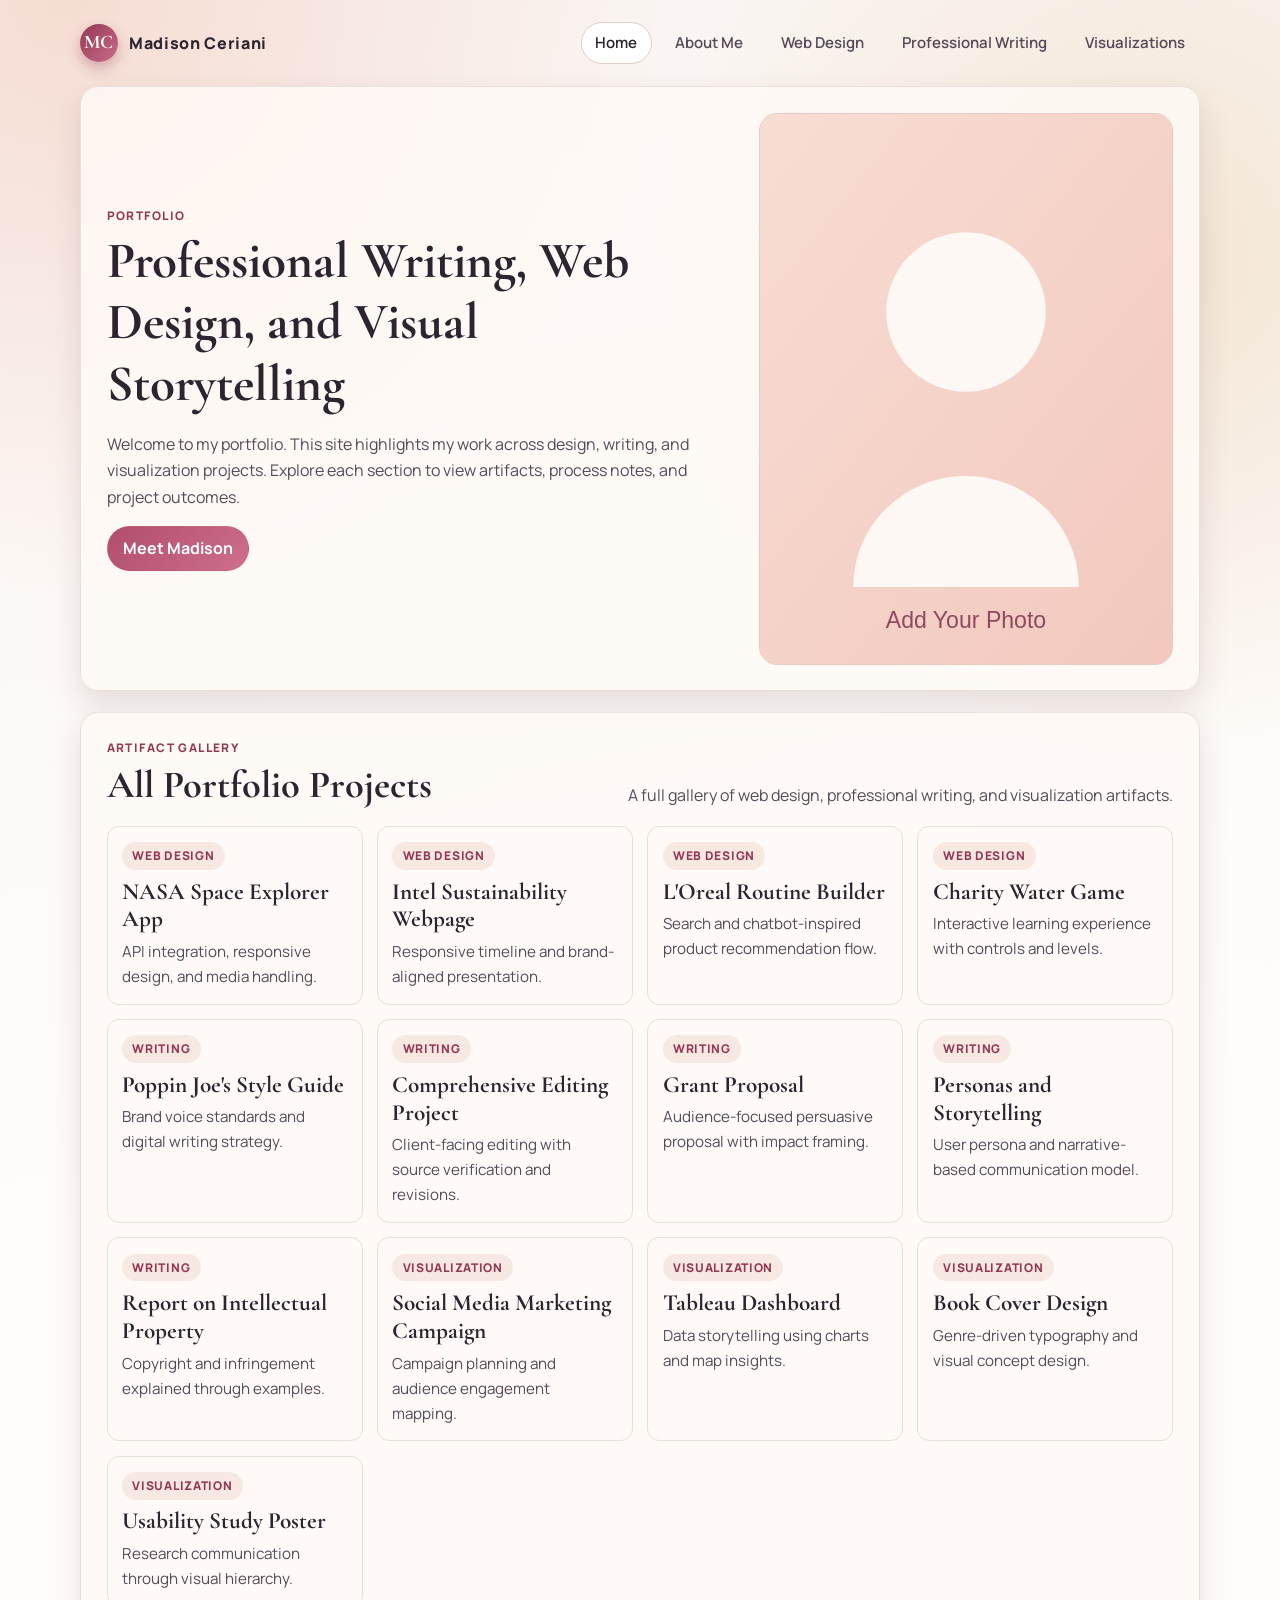
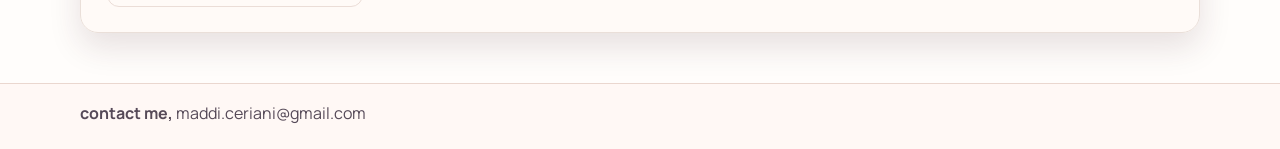
==== index.html @ b0f2a36a "done" ====
<!DOCTYPE html>
<html lang="en">
<head>
  <meta charset="UTF-8">
  <meta name="viewport" content="width=device-width, initial-scale=1.0">
  <title>Madison Ceriani Portfolio | Home</title>
  <link rel="preconnect" href="https://fonts.googleapis.com">
  <link rel="preconnect" href="https://fonts.gstatic.com" crossorigin>
  <link href="https://fonts.googleapis.com/css2?family=Cormorant+Garamond:wght@500;600;700&family=Manrope:wght@400;500;600;700;800&display=swap" rel="stylesheet">
  <link rel="stylesheet" href="assets/css/styles.css">
</head>
<body>
  <div class="page-shell">
    <header class="site-header content-wrap">
      <a class="brand" href="index.html" aria-label="Madison Ceriani portfolio home">
        <span class="brand-mark">MC</span>
        Madison Ceriani
      </a>
      <nav class="nav-links" aria-label="Primary navigation">
        <a class="active" href="index.html">Home</a>
        <a href="about.html">About Me</a>
        <a href="web-design.html">Web Design</a>
        <a href="writing.html">Professional Writing</a>
        <a href="visualizations.html">Visualizations</a>
      </nav>
    </header>

    <main class="content-wrap">
      <section class="hero-panel hero">
        <div>
          <div class="eyebrow">Portfolio</div>
          <h1>Professional Writing, Web Design, and Visual Storytelling</h1>
          <p class="lead">Welcome to my portfolio. This site highlights my work across design, writing, and visualization projects. Explore each section to view artifacts, process notes, and project outcomes.</p>
          <a class="hero-cta" href="about.html">Meet Madison</a>
        </div>
        <div class="photo-frame">
          <img src="assets/img/profile-photo-placeholder.svg" alt="Placeholder for Madison Ceriani profile photo">
        </div>
      </section>

      <section class="section-panel">
        <div class="section-head">
          <div>
            <div class="eyebrow">Artifact Gallery</div>
            <h2>All Portfolio Projects</h2>
          </div>
          <p class="section-copy">A full gallery of web design, professional writing, and visualization artifacts.</p>
        </div>

        <div class="gallery-grid">
          <article class="gallery-item"><div class="tag">Web Design</div><h3>NASA Space Explorer App</h3><p>API integration, responsive design, and media handling.</p></article>
          <article class="gallery-item"><div class="tag">Web Design</div><h3>Intel Sustainability Webpage</h3><p>Responsive timeline and brand-aligned presentation.</p></article>
          <article class="gallery-item"><div class="tag">Web Design</div><h3>L'Oreal Routine Builder</h3><p>Search and chatbot-inspired product recommendation flow.</p></article>
          <article class="gallery-item"><div class="tag">Web Design</div><h3>Charity Water Game</h3><p>Interactive learning experience with controls and levels.</p></article>

          <article class="gallery-item"><div class="tag">Writing</div><h3>Poppin Joe's Style Guide</h3><p>Brand voice standards and digital writing strategy.</p></article>
          <article class="gallery-item"><div class="tag">Writing</div><h3>Comprehensive Editing Project</h3><p>Client-facing editing with source verification and revisions.</p></article>
          <article class="gallery-item"><div class="tag">Writing</div><h3>Grant Proposal</h3><p>Audience-focused persuasive proposal with impact framing.</p></article>
          <article class="gallery-item"><div class="tag">Writing</div><h3>Personas and Storytelling</h3><p>User persona and narrative-based communication model.</p></article>
          <article class="gallery-item"><div class="tag">Writing</div><h3>Report on Intellectual Property</h3><p>Copyright and infringement explained through examples.</p></article>

          <article class="gallery-item"><div class="tag">Visualization</div><h3>Social Media Marketing Campaign</h3><p>Campaign planning and audience engagement mapping.</p></article>
          <article class="gallery-item"><div class="tag">Visualization</div><h3>Tableau Dashboard</h3><p>Data storytelling using charts and map insights.</p></article>
          <article class="gallery-item"><div class="tag">Visualization</div><h3>Book Cover Design</h3><p>Genre-driven typography and visual concept design.</p></article>
          <article class="gallery-item"><div class="tag">Visualization</div><h3>Usability Study Poster</h3><p>Research communication through visual hierarchy.</p></article>
        </div>
      </section>
    </main>

    <footer class="site-footer">
      <div class="footer-panel content-wrap">
        <p><strong>contact me,</strong> maddi.ceriani@gmail.com</p>
      </div>
    </footer>
  </div>
</body>
</html>
---- assets/css/styles.css ----
:root {
	--bg: #f9f4f1;
	--bg-alt: #f2e5df;
	--panel: #fffaf7;
	--ink: #2d2430;
	--ink-soft: #564a58;
	--line: #decfc8;
	--accent: #b14d6d;
	--accent-dark: #933955;
	--highlight: #f3c6b7;
	--shadow: 0 14px 32px rgba(66, 28, 47, 0.13);
	--radius-lg: 18px;
	--radius-md: 12px;
	--radius-sm: 8px;
}

* {
	box-sizing: border-box;
}

html,
body {
	margin: 0;
	padding: 0;
}

body {
	font-family: "Manrope", sans-serif;
	color: var(--ink);
	background:
		radial-gradient(circle at 5% 0%, #f6ddd3 0%, transparent 28%),
		radial-gradient(circle at 90% 15%, #f4e5d4 0%, transparent 26%),
		linear-gradient(170deg, var(--bg) 0%, #fffdfb 65%);
	min-height: 100vh;
	line-height: 1.65;
}

a {
	color: var(--accent-dark);
}

a:hover {
	color: var(--accent);
}

.page-shell {
	min-height: 100vh;
	display: flex;
	flex-direction: column;
}

.content-wrap {
	width: min(1120px, 92%);
	margin: 0 auto;
}

.site-header {
	display: flex;
	align-items: center;
	justify-content: space-between;
	gap: 1rem;
	padding: 1.35rem 0;
}

.brand {
	display: inline-flex;
	align-items: center;
	gap: 0.7rem;
	text-decoration: none;
	color: var(--ink);
	font-weight: 800;
	letter-spacing: 0.04em;
}

.brand-mark {
	display: grid;
	place-items: center;
	width: 38px;
	height: 38px;
	border-radius: 50%;
	font-family: "Cormorant Garamond", serif;
	font-size: 1.2rem;
	font-weight: 700;
	color: #fff;
	background: linear-gradient(135deg, var(--accent-dark), #c96b88);
	box-shadow: 0 6px 14px rgba(147, 57, 85, 0.35);
}

.nav-links {
	display: flex;
	gap: 0.55rem;
	flex-wrap: wrap;
	justify-content: flex-end;
}

.nav-links a {
	text-decoration: none;
	color: var(--ink-soft);
	font-weight: 600;
	font-size: 0.94rem;
	padding: 0.5rem 0.85rem;
	border-radius: 999px;
	border: 1px solid transparent;
	transition: all 0.2s ease;
}

.nav-links a:hover,
.nav-links .active {
	color: var(--ink);
	border-color: var(--line);
	background: #fff;
}

main {
	flex: 1;
	padding-bottom: 2.1rem;
}

.hero-panel,
.section-panel {
	background: rgba(255, 250, 247, 0.82);
	border: 1px solid #eadfd9;
	border-radius: var(--radius-lg);
	box-shadow: var(--shadow);
	padding: clamp(1.2rem, 2vw, 2rem);
}

.hero {
	display: grid;
	grid-template-columns: 1.2fr 0.8fr;
	align-items: center;
	gap: 2rem;
}

.eyebrow {
	text-transform: uppercase;
	letter-spacing: 0.12em;
	font-size: 0.74rem;
	color: var(--accent-dark);
	font-weight: 800;
}

h1,
h2,
h3 {
	margin: 0;
	line-height: 1.2;
	font-family: "Cormorant Garamond", serif;
}

h1 {
	margin-top: 0.3rem;
	font-size: clamp(2rem, 4.5vw, 3.2rem);
}

h2 {
	margin-top: 0.25rem;
	font-size: clamp(1.7rem, 3.2vw, 2.4rem);
}

h3 {
	font-size: 1.45rem;
}

.lead {
	color: var(--ink-soft);
	max-width: 62ch;
}

.photo-frame {
	background: linear-gradient(145deg, #f7ddd4, #ffe9e2 58%, #f3c8be);
	border-radius: var(--radius-lg);
	overflow: hidden;
	border: 1px solid #e7cbc2;
	aspect-ratio: 3 / 4;
}

.photo-frame img {
	width: 100%;
	height: 100%;
	object-fit: cover;
	display: block;
}

.section-panel {
	margin-top: 1.3rem;
}

.section-head {
	display: flex;
	align-items: end;
	justify-content: space-between;
	gap: 1rem;
	flex-wrap: wrap;
	margin-bottom: 1.1rem;
}

.section-copy {
	max-width: 65ch;
	color: var(--ink-soft);
	margin: 0;
}

.artifact-grid {
	display: grid;
	grid-template-columns: repeat(12, minmax(0, 1fr));
	gap: 1rem;
}

.artifact-card {
	grid-column: span 6;
	background: var(--panel);
	border: 1px solid #ebddd7;
	border-radius: var(--radius-md);
	padding: 1rem;
}

.artifact-card.wide {
	grid-column: span 12;
}

.tag {
	display: inline-block;
	border-radius: 999px;
	background: #f7e9e2;
	color: var(--accent-dark);
	font-size: 0.75rem;
	font-weight: 800;
	letter-spacing: 0.06em;
	padding: 0.24rem 0.64rem;
	margin-bottom: 0.55rem;
	text-transform: uppercase;
}

.artifact-meta {
	margin-top: 0.55rem;
	color: var(--ink-soft);
}

.media-slot,
.pdf-view,
.resume-drop {
	margin-top: 0.9rem;
	border: 1px dashed #dabbb1;
	border-radius: var(--radius-sm);
	background: linear-gradient(160deg, #fff8f4, #fffdfb);
}

.media-slot {
	min-height: 190px;
	overflow: hidden;
}

.artifact-image {
	width: 100%;
	height: 100%;
	min-height: 190px;
	object-fit: cover;
	display: block;
}

.artifact-links,
.resume-actions {
	margin-top: 0.75rem;
	display: flex;
	flex-wrap: wrap;
	gap: 0.65rem;
}

.button-secondary,
.artifact-links a,
.hero-cta {
	display: inline-flex;
	align-items: center;
	justify-content: center;
	text-decoration: none;
	border-radius: 999px;
	border: 1px solid #d9b8ad;
	padding: 0.5rem 0.95rem;
	font-weight: 700;
	color: var(--accent-dark);
	background: #fff;
}

.hero-cta {
	background: linear-gradient(135deg, #b14d6d, #cf6e8d);
	color: #fff;
	border-color: transparent;
}

.button-secondary:hover,
.artifact-links a:hover {
	background: #fff4ef;
}

.hero-cta:hover {
	filter: brightness(1.05);
	color: #fff;
}

.pdf-view {
	min-height: 340px;
	overflow: hidden;
}

.pdf-view iframe {
	width: 100%;
	min-height: 340px;
	border: 0;
	display: block;
}

.gallery-grid {
	display: grid;
	grid-template-columns: repeat(auto-fit, minmax(220px, 1fr));
	gap: 0.9rem;
}

.gallery-item {
	background: var(--panel);
	border: 1px solid #ebddd7;
	border-radius: var(--radius-md);
	padding: 0.9rem;
}

.gallery-item p {
	margin: 0.3rem 0 0;
	color: var(--ink-soft);
	font-size: 0.95rem;
}

.resume-drop {
	padding: 1rem;
}

.resume-drop label {
	display: block;
	font-weight: 700;
	margin-bottom: 0.45rem;
}

.resume-drop input {
	width: 100%;
	max-width: 360px;
}

.site-footer {
	margin-top: 1rem;
	border-top: 1px solid #ead7cf;
	background: rgba(255, 247, 243, 0.72);
}

.footer-panel {
	padding: 1rem 0 1.4rem;
}

.footer-panel p {
	margin: 0;
	color: var(--ink-soft);
}

@media (max-width: 900px) {
	.hero {
		grid-template-columns: 1fr;
	}

	.photo-frame {
		max-width: 340px;
	}

	.artifact-card {
		grid-column: span 12;
	}
}

@media (max-width: 640px) {
	.site-header {
		flex-direction: column;
		align-items: flex-start;
	}

	.nav-links {
		justify-content: flex-start;
	}

	.pdf-view,
	.pdf-view iframe {
		min-height: 280px;
	}
}
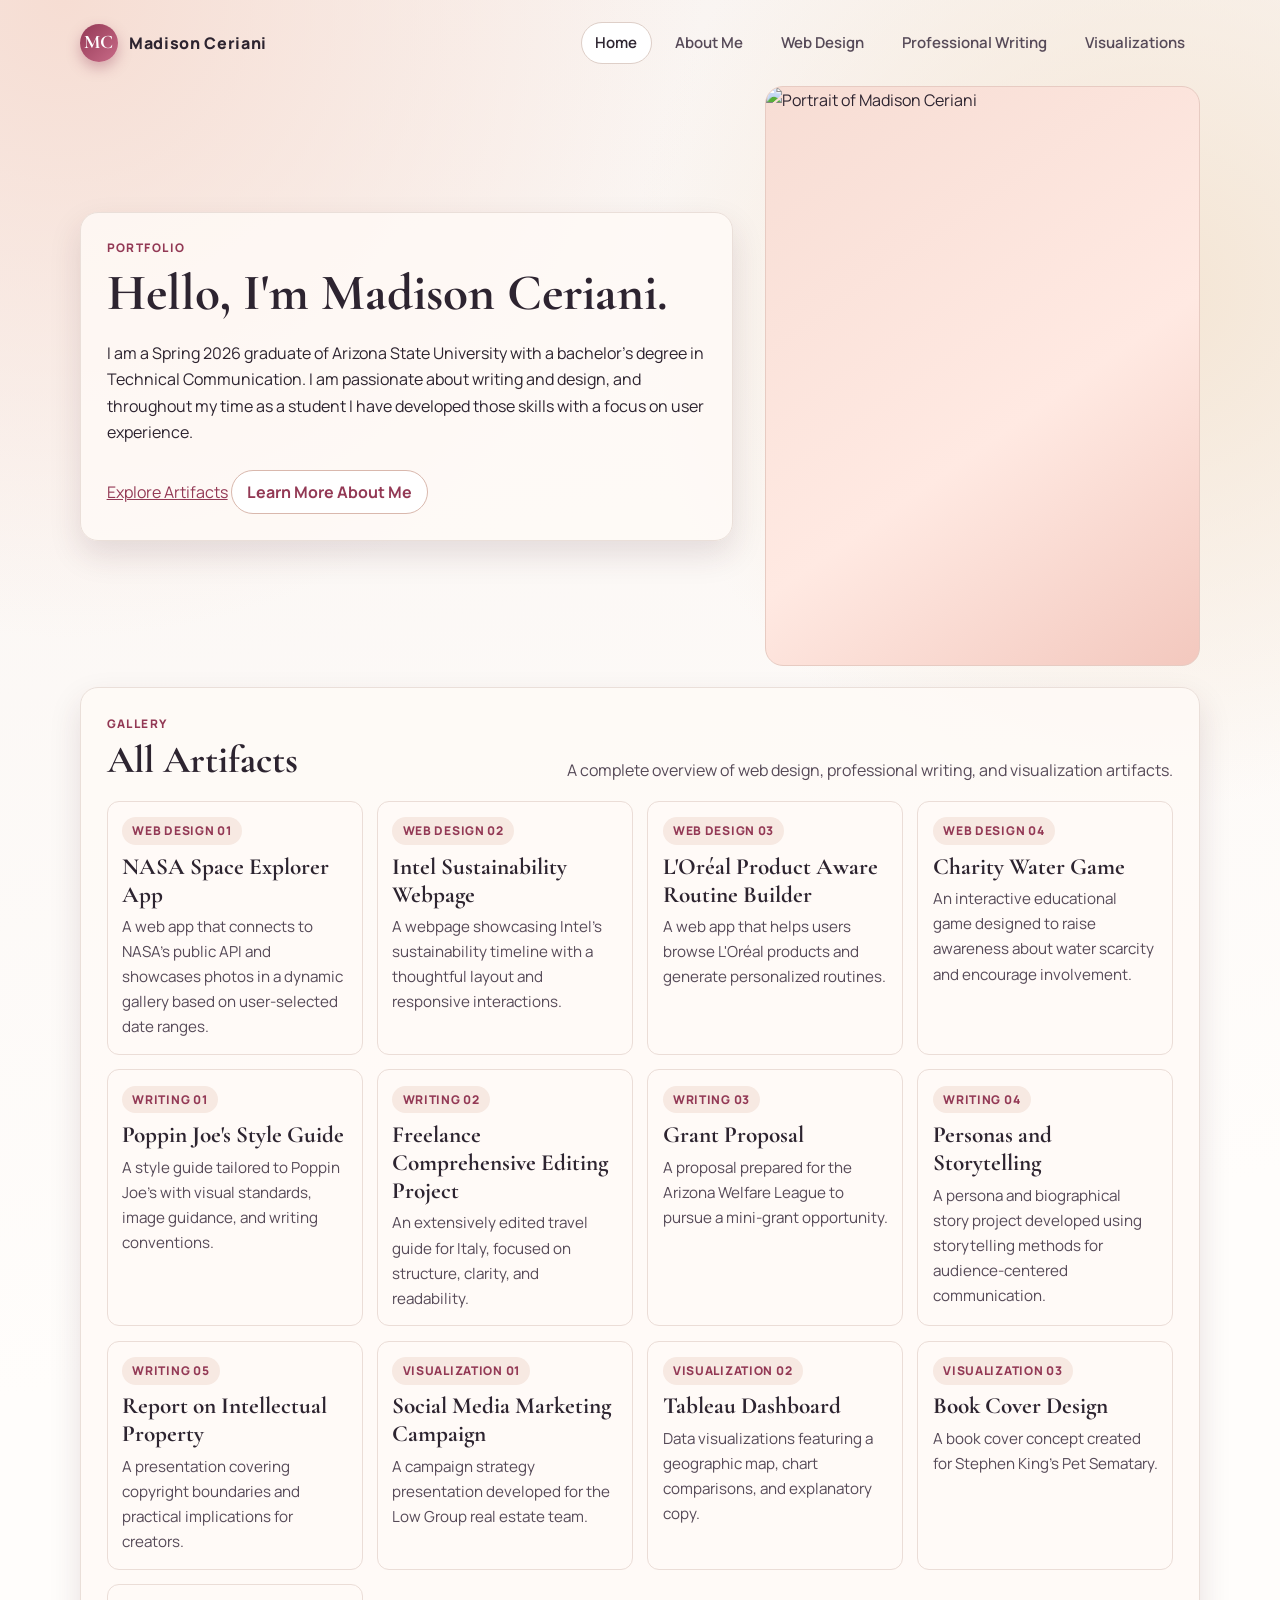
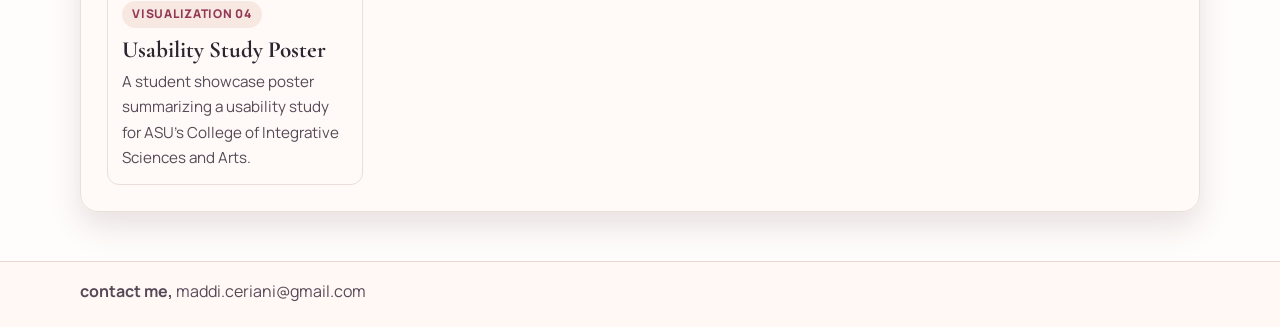
==== commit 06c91c63: "Revise hero section and enhance project descriptions for clarity and engagement" ====
--- a/index.html
+++ b/index.html
@@ -26,43 +26,98 @@
     </header>
 
     <main class="content-wrap">
-      <section class="hero-panel hero">
-        <div>
+      <section class="hero">
+        <div class="hero-panel">
           <div class="eyebrow">Portfolio</div>
-          <h1>Professional Writing, Web Design, and Visual Storytelling</h1>
-          <p class="lead">Welcome to my portfolio. This site highlights my work across design, writing, and visualization projects. Explore each section to view artifacts, process notes, and project outcomes.</p>
-          <a class="hero-cta" href="about.html">Meet Madison</a>
+          <h1>Hello, I'm Madison Ceriani.</h1>
+          <p class="lede">I am a Spring 2026 graduate of Arizona State University with a bachelor's degree in Technical Communication. I am passionate about writing and design, and throughout my time as a student I have developed those skills with a focus on user experience.</p>
+          <div class="hero-actions" style="margin-top: 1.5rem;">
+            <a class="button" href="web-design.html">Explore Artifacts</a>
+            <a class="button-secondary" href="about.html">Learn More About Me</a>
+          </div>
         </div>
-        <div class="photo-frame">
-          <img src="assets/img/profile-photo-placeholder.svg" alt="Placeholder for Madison Ceriani profile photo">
+        <div class="hero-visual">
+          <div class="photo-frame">
+            <img src="IMG_9565.jpg" alt="Portrait of Madison Ceriani">
+          </div>
         </div>
       </section>
 
       <section class="section-panel">
         <div class="section-head">
           <div>
-            <div class="eyebrow">Artifact Gallery</div>
-            <h2>All Portfolio Projects</h2>
+            <div class="eyebrow">Gallery</div>
+            <h2>All Artifacts</h2>
           </div>
-          <p class="section-copy">A full gallery of web design, professional writing, and visualization artifacts.</p>
+          <p class="section-copy">A complete overview of web design, professional writing, and visualization artifacts.</p>
         </div>
 
         <div class="gallery-grid">
-          <article class="gallery-item"><div class="tag">Web Design</div><h3>NASA Space Explorer App</h3><p>API integration, responsive design, and media handling.</p></article>
-          <article class="gallery-item"><div class="tag">Web Design</div><h3>Intel Sustainability Webpage</h3><p>Responsive timeline and brand-aligned presentation.</p></article>
-          <article class="gallery-item"><div class="tag">Web Design</div><h3>L'Oreal Routine Builder</h3><p>Search and chatbot-inspired product recommendation flow.</p></article>
-          <article class="gallery-item"><div class="tag">Web Design</div><h3>Charity Water Game</h3><p>Interactive learning experience with controls and levels.</p></article>
-
-          <article class="gallery-item"><div class="tag">Writing</div><h3>Poppin Joe's Style Guide</h3><p>Brand voice standards and digital writing strategy.</p></article>
-          <article class="gallery-item"><div class="tag">Writing</div><h3>Comprehensive Editing Project</h3><p>Client-facing editing with source verification and revisions.</p></article>
-          <article class="gallery-item"><div class="tag">Writing</div><h3>Grant Proposal</h3><p>Audience-focused persuasive proposal with impact framing.</p></article>
-          <article class="gallery-item"><div class="tag">Writing</div><h3>Personas and Storytelling</h3><p>User persona and narrative-based communication model.</p></article>
-          <article class="gallery-item"><div class="tag">Writing</div><h3>Report on Intellectual Property</h3><p>Copyright and infringement explained through examples.</p></article>
-
-          <article class="gallery-item"><div class="tag">Visualization</div><h3>Social Media Marketing Campaign</h3><p>Campaign planning and audience engagement mapping.</p></article>
-          <article class="gallery-item"><div class="tag">Visualization</div><h3>Tableau Dashboard</h3><p>Data storytelling using charts and map insights.</p></article>
-          <article class="gallery-item"><div class="tag">Visualization</div><h3>Book Cover Design</h3><p>Genre-driven typography and visual concept design.</p></article>
-          <article class="gallery-item"><div class="tag">Visualization</div><h3>Usability Study Poster</h3><p>Research communication through visual hierarchy.</p></article>
+          <article class="gallery-item">
+            <div class="tag">Web Design 01</div>
+            <h3>NASA Space Explorer App</h3>
+            <p>A web app that connects to NASA's public API and showcases photos in a dynamic gallery based on user-selected date ranges.</p>
+          </article>
+          <article class="gallery-item">
+            <div class="tag">Web Design 02</div>
+            <h3>Intel Sustainability Webpage</h3>
+            <p>A webpage showcasing Intel's sustainability timeline with a thoughtful layout and responsive interactions.</p>
+          </article>
+          <article class="gallery-item">
+            <div class="tag">Web Design 03</div>
+            <h3>L'Oréal Product Aware Routine Builder</h3>
+            <p>A web app that helps users browse L'Oréal products and generate personalized routines.</p>
+          </article>
+          <article class="gallery-item">
+            <div class="tag">Web Design 04</div>
+            <h3>Charity Water Game</h3>
+            <p>An interactive educational game designed to raise awareness about water scarcity and encourage involvement.</p>
+          </article>
+          <article class="gallery-item">
+            <div class="tag">Writing 01</div>
+            <h3>Poppin Joe's Style Guide</h3>
+            <p>A style guide tailored to Poppin Joe's with visual standards, image guidance, and writing conventions.</p>
+          </article>
+          <article class="gallery-item">
+            <div class="tag">Writing 02</div>
+            <h3>Freelance Comprehensive Editing Project</h3>
+            <p>An extensively edited travel guide for Italy, focused on structure, clarity, and readability.</p>
+          </article>
+          <article class="gallery-item">
+            <div class="tag">Writing 03</div>
+            <h3>Grant Proposal</h3>
+            <p>A proposal prepared for the Arizona Welfare League to pursue a mini-grant opportunity.</p>
+          </article>
+          <article class="gallery-item">
+            <div class="tag">Writing 04</div>
+            <h3>Personas and Storytelling</h3>
+            <p>A persona and biographical story project developed using storytelling methods for audience-centered communication.</p>
+          </article>
+          <article class="gallery-item">
+            <div class="tag">Writing 05</div>
+            <h3>Report on Intellectual Property</h3>
+            <p>A presentation covering copyright boundaries and practical implications for creators.</p>
+          </article>
+          <article class="gallery-item">
+            <div class="tag">Visualization 01</div>
+            <h3>Social Media Marketing Campaign</h3>
+            <p>A campaign strategy presentation developed for the Low Group real estate team.</p>
+          </article>
+          <article class="gallery-item">
+            <div class="tag">Visualization 02</div>
+            <h3>Tableau Dashboard</h3>
+            <p>Data visualizations featuring a geographic map, chart comparisons, and explanatory copy.</p>
+          </article>
+          <article class="gallery-item">
+            <div class="tag">Visualization 03</div>
+            <h3>Book Cover Design</h3>
+            <p>A book cover concept created for Stephen King's Pet Sematary.</p>
+          </article>
+          <article class="gallery-item">
+            <div class="tag">Visualization 04</div>
+            <h3>Usability Study Poster</h3>
+            <p>A student showcase poster summarizing a usability study for ASU's College of Integrative Sciences and Arts.</p>
+          </article>
         </div>
       </section>
     </main>
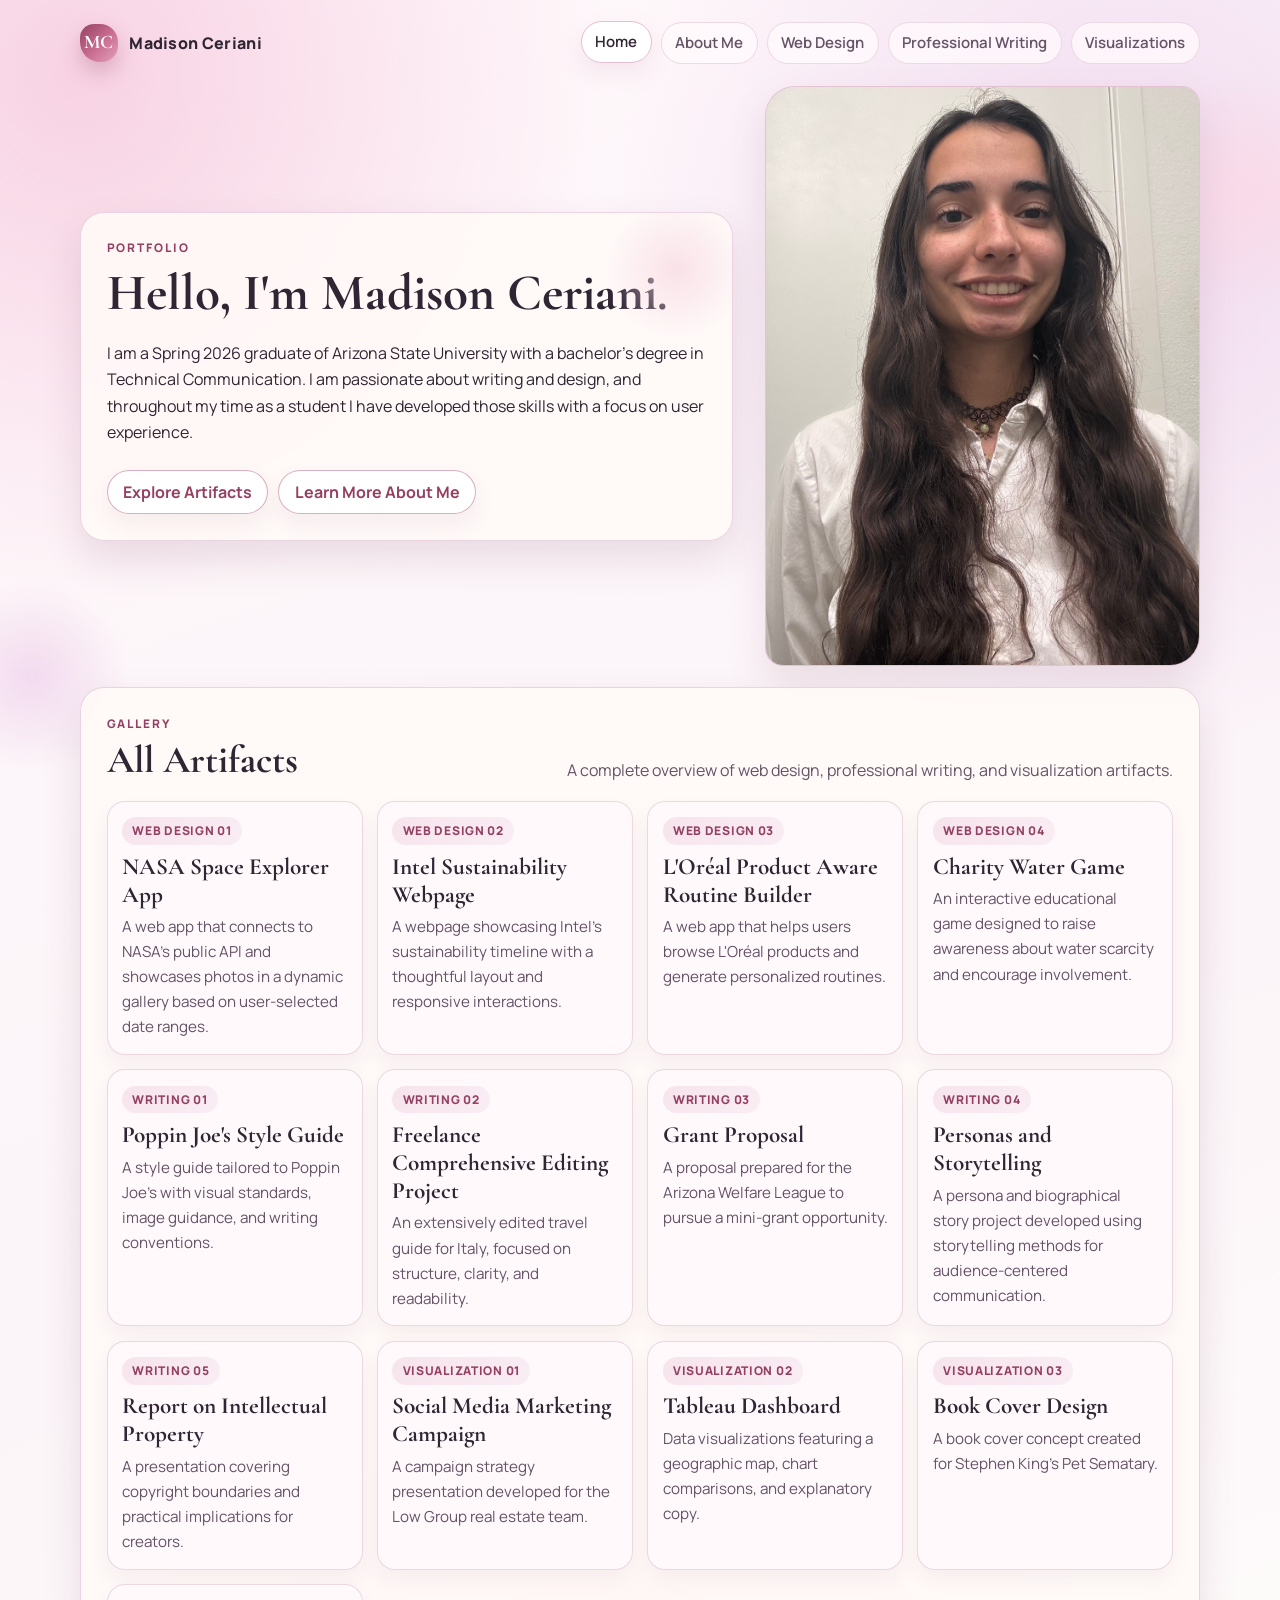
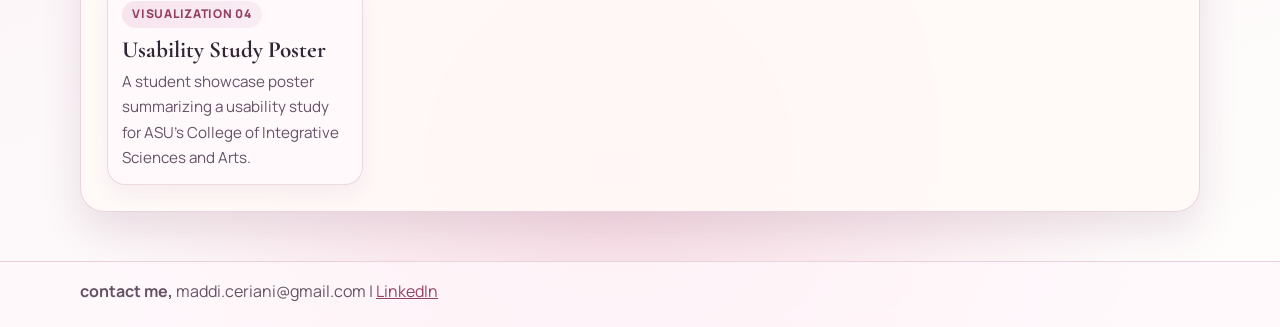
==== commit 0aac2d50: "Update contact information across multiple pages to include LinkedIn link for enhanced connectivity" ====
--- a/index.html
+++ b/index.html
@@ -124,7 +124,7 @@
 
     <footer class="site-footer">
       <div class="footer-panel content-wrap">
-        <p><strong>contact me,</strong> maddi.ceriani@gmail.com</p>
+        <p><strong>contact me,</strong> maddi.ceriani@gmail.com | <a href="https://www.linkedin.com/in/madison-ceriani-4608a0198/" target="_blank" rel="noopener noreferrer">LinkedIn</a></p>
       </div>
     </footer>
   </div>
--- a/assets/css/styles.css
+++ b/assets/css/styles.css
@@ -1,17 +1,18 @@
 :root {
-	--bg: #f9f4f1;
-	--bg-alt: #f2e5df;
-	--panel: #fffaf7;
-	--ink: #2d2430;
-	--ink-soft: #564a58;
-	--line: #decfc8;
-	--accent: #b14d6d;
-	--accent-dark: #933955;
-	--highlight: #f3c6b7;
-	--shadow: 0 14px 32px rgba(66, 28, 47, 0.13);
-	--radius-lg: 18px;
-	--radius-md: 12px;
-	--radius-sm: 8px;
+	--bg: #fbf4f8;
+	--bg-alt: #f4e4ef;
+	--panel: #fff9fc;
+	--ink: #302533;
+	--ink-soft: #655366;
+	--line: #e6cdd9;
+	--accent: #b9557b;
+	--accent-dark: #944062;
+	--accent-soft: #efd2de;
+	--highlight: #f7d9e3;
+	--shadow: 0 18px 40px rgba(90, 37, 63, 0.12);
+	--radius-lg: 24px;
+	--radius-md: 18px;
+	--radius-sm: 12px;
 }
 
 * {
@@ -28,11 +29,41 @@
 	font-family: "Manrope", sans-serif;
 	color: var(--ink);
 	background:
-		radial-gradient(circle at 5% 0%, #f6ddd3 0%, transparent 28%),
-		radial-gradient(circle at 90% 15%, #f4e5d4 0%, transparent 26%),
-		linear-gradient(170deg, var(--bg) 0%, #fffdfb 65%);
+		radial-gradient(circle at 6% 4%, rgba(245, 197, 219, 0.75) 0%, transparent 24%),
+		radial-gradient(circle at 88% 12%, rgba(235, 206, 234, 0.7) 0%, transparent 26%),
+		radial-gradient(circle at 48% 92%, rgba(247, 217, 227, 0.85) 0%, transparent 28%),
+		linear-gradient(160deg, #fff8fb 0%, var(--bg) 56%, #fffdfc 100%);
 	min-height: 100vh;
 	line-height: 1.65;
+	overflow-x: hidden;
+	position: relative;
+}
+
+body::before,
+body::after {
+	content: "";
+	position: fixed;
+	border-radius: 999px;
+	pointer-events: none;
+	z-index: 0;
+	filter: blur(4px);
+	opacity: 0.8;
+}
+
+body::before {
+	top: 5rem;
+	right: -5rem;
+	width: 14rem;
+	height: 14rem;
+	background: radial-gradient(circle, rgba(253, 214, 227, 0.85) 0%, rgba(253, 214, 227, 0) 72%);
+}
+
+body::after {
+	left: -4rem;
+	bottom: 8rem;
+	width: 12rem;
+	height: 12rem;
+	background: radial-gradient(circle, rgba(238, 206, 234, 0.9) 0%, rgba(238, 206, 234, 0) 70%);
 }
 
 a {
@@ -47,6 +78,8 @@
 	min-height: 100vh;
 	display: flex;
 	flex-direction: column;
+	position: relative;
+	z-index: 1;
 }
 
 .content-wrap {
@@ -69,7 +102,7 @@
 	text-decoration: none;
 	color: var(--ink);
 	font-weight: 800;
-	letter-spacing: 0.04em;
+	letter-spacing: 0.02em;
 }
 
 .brand-mark {
@@ -77,13 +110,13 @@
 	place-items: center;
 	width: 38px;
 	height: 38px;
-	border-radius: 50%;
+	border-radius: 14px 18px 16px 20px;
 	font-family: "Cormorant Garamond", serif;
 	font-size: 1.2rem;
 	font-weight: 700;
 	color: #fff;
-	background: linear-gradient(135deg, var(--accent-dark), #c96b88);
-	box-shadow: 0 6px 14px rgba(147, 57, 85, 0.35);
+	background: linear-gradient(135deg, var(--accent-dark), #cb6f92 55%, #e1a1bb);
+	box-shadow: 0 10px 20px rgba(147, 64, 98, 0.28);
 }
 
 .nav-links {
@@ -100,15 +133,19 @@
 	font-size: 0.94rem;
 	padding: 0.5rem 0.85rem;
 	border-radius: 999px;
-	border: 1px solid transparent;
-	transition: all 0.2s ease;
+	border: 1px solid rgba(230, 205, 217, 0.7);
+	background: rgba(255, 250, 253, 0.76);
+	backdrop-filter: blur(10px);
+	transition: transform 0.2s ease, box-shadow 0.2s ease, background 0.2s ease, color 0.2s ease;
 }
 
 .nav-links a:hover,
 .nav-links .active {
 	color: var(--ink);
-	border-color: var(--line);
+	border-color: #e4bfd0;
 	background: #fff;
+	box-shadow: 0 10px 24px rgba(165, 111, 136, 0.12);
+	transform: translateY(-1px);
 }
 
 main {
@@ -118,11 +155,12 @@
 
 .hero-panel,
 .section-panel {
-	background: rgba(255, 250, 247, 0.82);
-	border: 1px solid #eadfd9;
+	background: rgba(255, 250, 247, 0.88);
+	border: 1px solid rgba(232, 210, 222, 0.95);
 	border-radius: var(--radius-lg);
 	box-shadow: var(--shadow);
 	padding: clamp(1.2rem, 2vw, 2rem);
+	backdrop-filter: blur(12px);
 }
 
 .hero {
@@ -134,7 +172,7 @@
 
 .eyebrow {
 	text-transform: uppercase;
-	letter-spacing: 0.12em;
+	letter-spacing: 0.16em;
 	font-size: 0.74rem;
 	color: var(--accent-dark);
 	font-weight: 800;
@@ -146,6 +184,7 @@
 	margin: 0;
 	line-height: 1.2;
 	font-family: "Cormorant Garamond", serif;
+	font-weight: 700;
 }
 
 h1 {
@@ -167,11 +206,28 @@
 	max-width: 62ch;
 }
 
+.hero-panel {
+	position: relative;
+	overflow: hidden;
+}
+
+.hero-panel::after {
+	content: "";
+	position: absolute;
+	right: -1rem;
+	top: -1rem;
+	width: 9rem;
+	height: 9rem;
+	background: radial-gradient(circle, rgba(247, 217, 227, 0.75) 0%, rgba(247, 217, 227, 0) 68%);
+	pointer-events: none;
+}
+
 .photo-frame {
-	background: linear-gradient(145deg, #f7ddd4, #ffe9e2 58%, #f3c8be);
-	border-radius: var(--radius-lg);
+	background: linear-gradient(145deg, #f9dde7, #ffeef5 58%, #f4cfe0);
+	border-radius: 30px 18px 30px 18px;
 	overflow: hidden;
-	border: 1px solid #e7cbc2;
+	border: 1px solid rgba(226, 194, 210, 0.95);
+	box-shadow: 0 18px 38px rgba(140, 84, 111, 0.15);
 	aspect-ratio: 3 / 4;
 }
 
@@ -210,9 +266,10 @@
 .artifact-card {
 	grid-column: span 6;
 	background: var(--panel);
-	border: 1px solid #ebddd7;
+	border: 1px solid rgba(234, 214, 224, 0.95);
 	border-radius: var(--radius-md);
 	padding: 1rem;
+	box-shadow: 0 12px 24px rgba(123, 73, 98, 0.08);
 }
 
 .artifact-card.wide {
@@ -222,7 +279,7 @@
 .tag {
 	display: inline-block;
 	border-radius: 999px;
-	background: #f7e9e2;
+	background: linear-gradient(135deg, #f7e4ed, #f9edf4);
 	color: var(--accent-dark);
 	font-size: 0.75rem;
 	font-weight: 800;
@@ -241,9 +298,9 @@
 .pdf-view,
 .resume-drop {
 	margin-top: 0.9rem;
-	border: 1px dashed #dabbb1;
+	border: 1px dashed #d8b7c8;
 	border-radius: var(--radius-sm);
-	background: linear-gradient(160deg, #fff8f4, #fffdfb);
+	background: linear-gradient(160deg, #fff8fc, #fffdfd);
 }
 
 .media-slot {
@@ -269,33 +326,45 @@
 
 .button-secondary,
 .artifact-links a,
-.hero-cta {
+.hero-cta,
+.button {
 	display: inline-flex;
 	align-items: center;
 	justify-content: center;
 	text-decoration: none;
 	border-radius: 999px;
-	border: 1px solid #d9b8ad;
+	border: 1px solid rgba(212, 168, 187, 0.9);
 	padding: 0.5rem 0.95rem;
 	font-weight: 700;
 	color: var(--accent-dark);
-	background: #fff;
+	background: rgba(255, 255, 255, 0.9);
+	box-shadow: 0 10px 22px rgba(145, 89, 114, 0.08);
+	transition: transform 0.2s ease, box-shadow 0.2s ease, background 0.2s ease, color 0.2s ease, border-color 0.2s ease;
 }
 
 .hero-cta {
-	background: linear-gradient(135deg, #b14d6d, #cf6e8d);
+	background: linear-gradient(135deg, #b9557b, #d97d9d);
 	color: #fff;
 	border-color: transparent;
 }
 
 .button-secondary:hover,
-.artifact-links a:hover {
-	background: #fff4ef;
+.artifact-links a:hover,
+.button:hover {
+	background: #fff1f7;
+	transform: translateY(-1px);
+	box-shadow: 0 14px 26px rgba(145, 89, 114, 0.12);
 }
 
 .hero-cta:hover {
 	filter: brightness(1.05);
 	color: #fff;
+}
+
+.button:hover,
+.button-secondary:hover,
+.artifact-links a:hover {
+	color: var(--accent-dark);
 }
 
 .pdf-view {
@@ -318,9 +387,10 @@
 
 .gallery-item {
 	background: var(--panel);
-	border: 1px solid #ebddd7;
+	border: 1px solid rgba(234, 214, 224, 0.95);
 	border-radius: var(--radius-md);
 	padding: 0.9rem;
+	box-shadow: 0 10px 20px rgba(123, 73, 98, 0.06);
 }
 
 .gallery-item p {
@@ -346,8 +416,9 @@
 
 .site-footer {
 	margin-top: 1rem;
-	border-top: 1px solid #ead7cf;
-	background: rgba(255, 247, 243, 0.72);
+	border-top: 1px solid rgba(230, 205, 217, 0.9);
+	background: rgba(255, 247, 251, 0.76);
+	backdrop-filter: blur(10px);
 }
 
 .footer-panel {
@@ -357,6 +428,12 @@
 .footer-panel p {
 	margin: 0;
 	color: var(--ink-soft);
+}
+
+.hero-actions {
+	display: flex;
+	flex-wrap: wrap;
+	gap: 0.65rem;
 }
 
 @media (max-width: 900px) {
@@ -387,4 +464,9 @@
 	.pdf-view iframe {
 		min-height: 280px;
 	}
-}
+
+	.hero-actions {
+		flex-direction: column;
+		align-items: flex-start;
+	}
+}
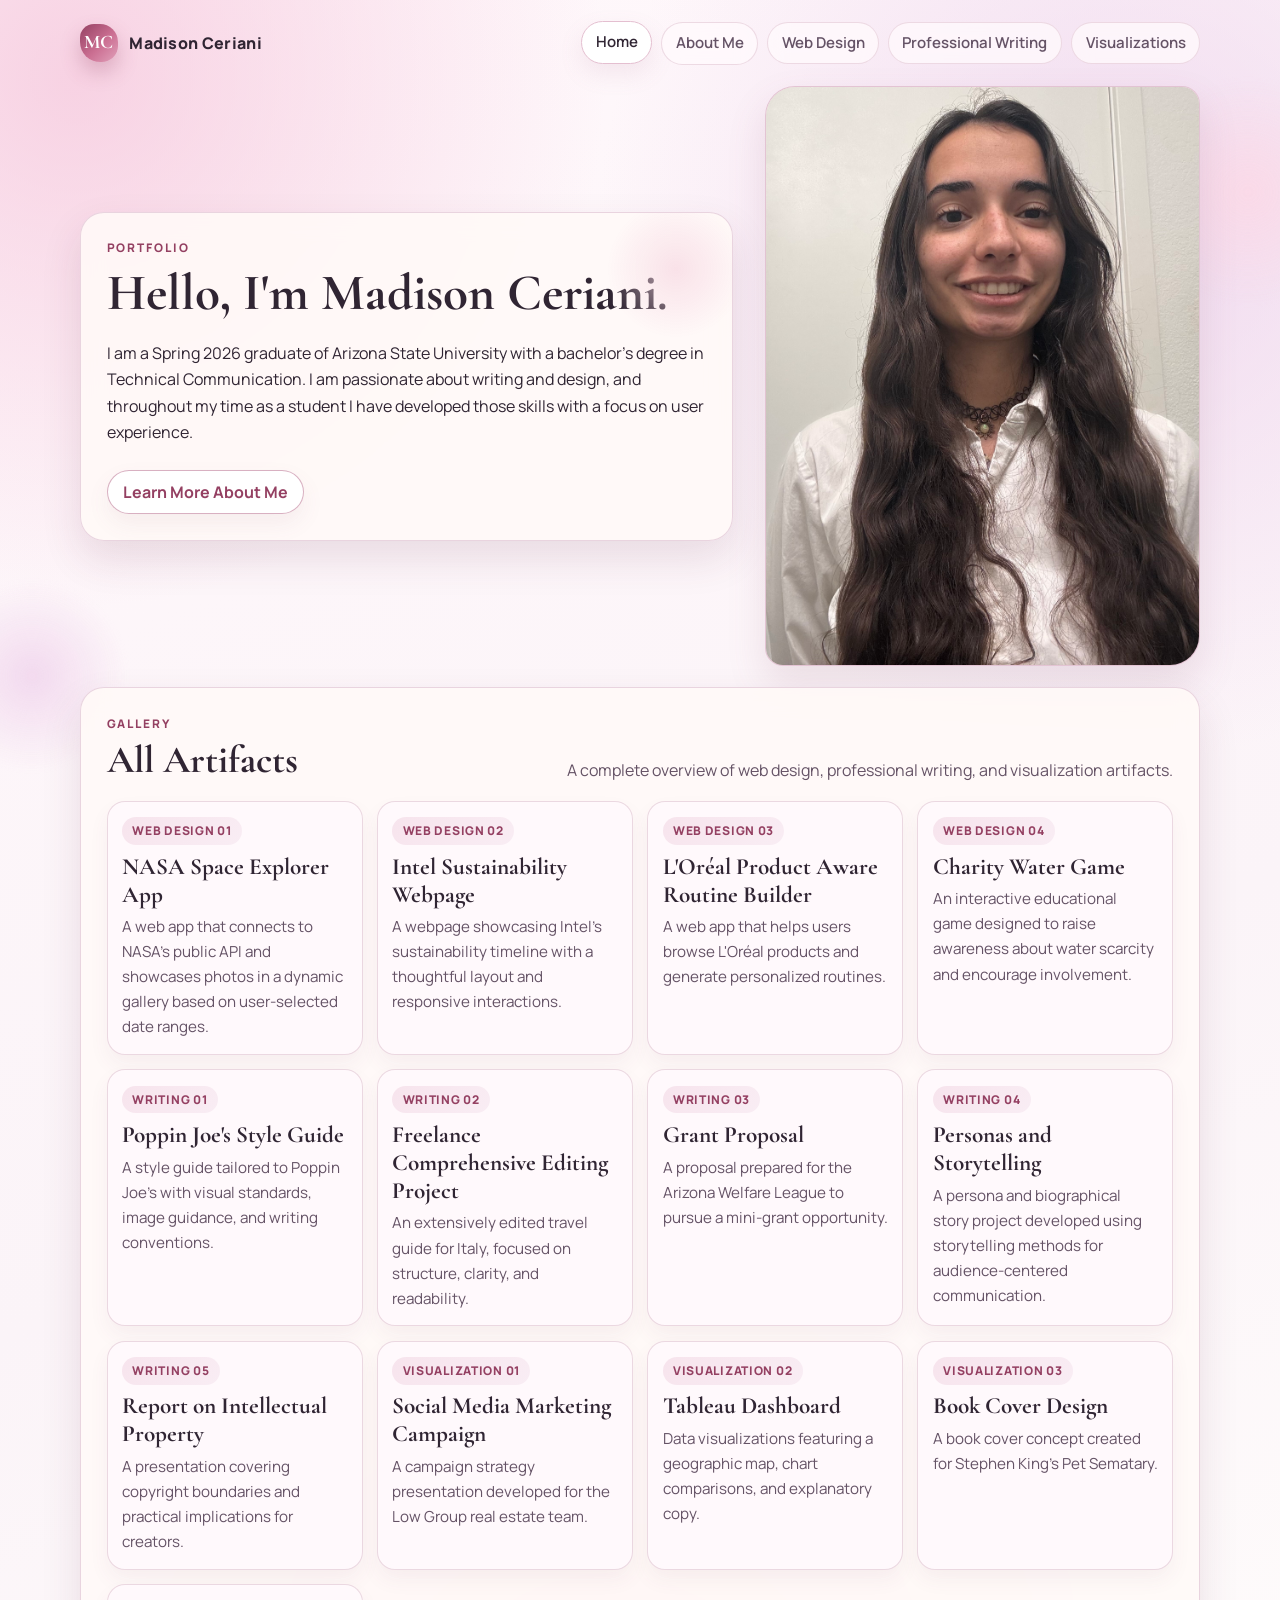
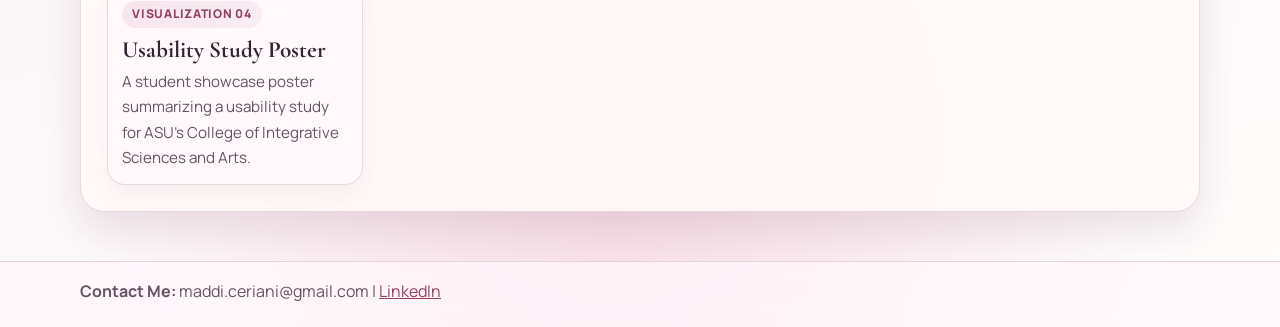
==== commit bf07c3c9: "Remove "Explore Artifacts" button from hero section and update footer contact text for consistency" ====
--- a/index.html
+++ b/index.html
@@ -32,7 +32,6 @@
           <h1>Hello, I'm Madison Ceriani.</h1>
           <p class="lede">I am a Spring 2026 graduate of Arizona State University with a bachelor's degree in Technical Communication. I am passionate about writing and design, and throughout my time as a student I have developed those skills with a focus on user experience.</p>
           <div class="hero-actions" style="margin-top: 1.5rem;">
-            <a class="button" href="web-design.html">Explore Artifacts</a>
             <a class="button-secondary" href="about.html">Learn More About Me</a>
           </div>
         </div>
@@ -124,7 +123,7 @@
 
     <footer class="site-footer">
       <div class="footer-panel content-wrap">
-        <p><strong>contact me,</strong> maddi.ceriani@gmail.com | <a href="https://www.linkedin.com/in/madison-ceriani-4608a0198/" target="_blank" rel="noopener noreferrer">LinkedIn</a></p>
+        <p><strong>Contact Me:</strong> maddi.ceriani@gmail.com | <a href="https://www.linkedin.com/in/madison-ceriani-4608a0198/" target="_blank" rel="noopener noreferrer">LinkedIn</a></p>
       </div>
     </footer>
   </div>
